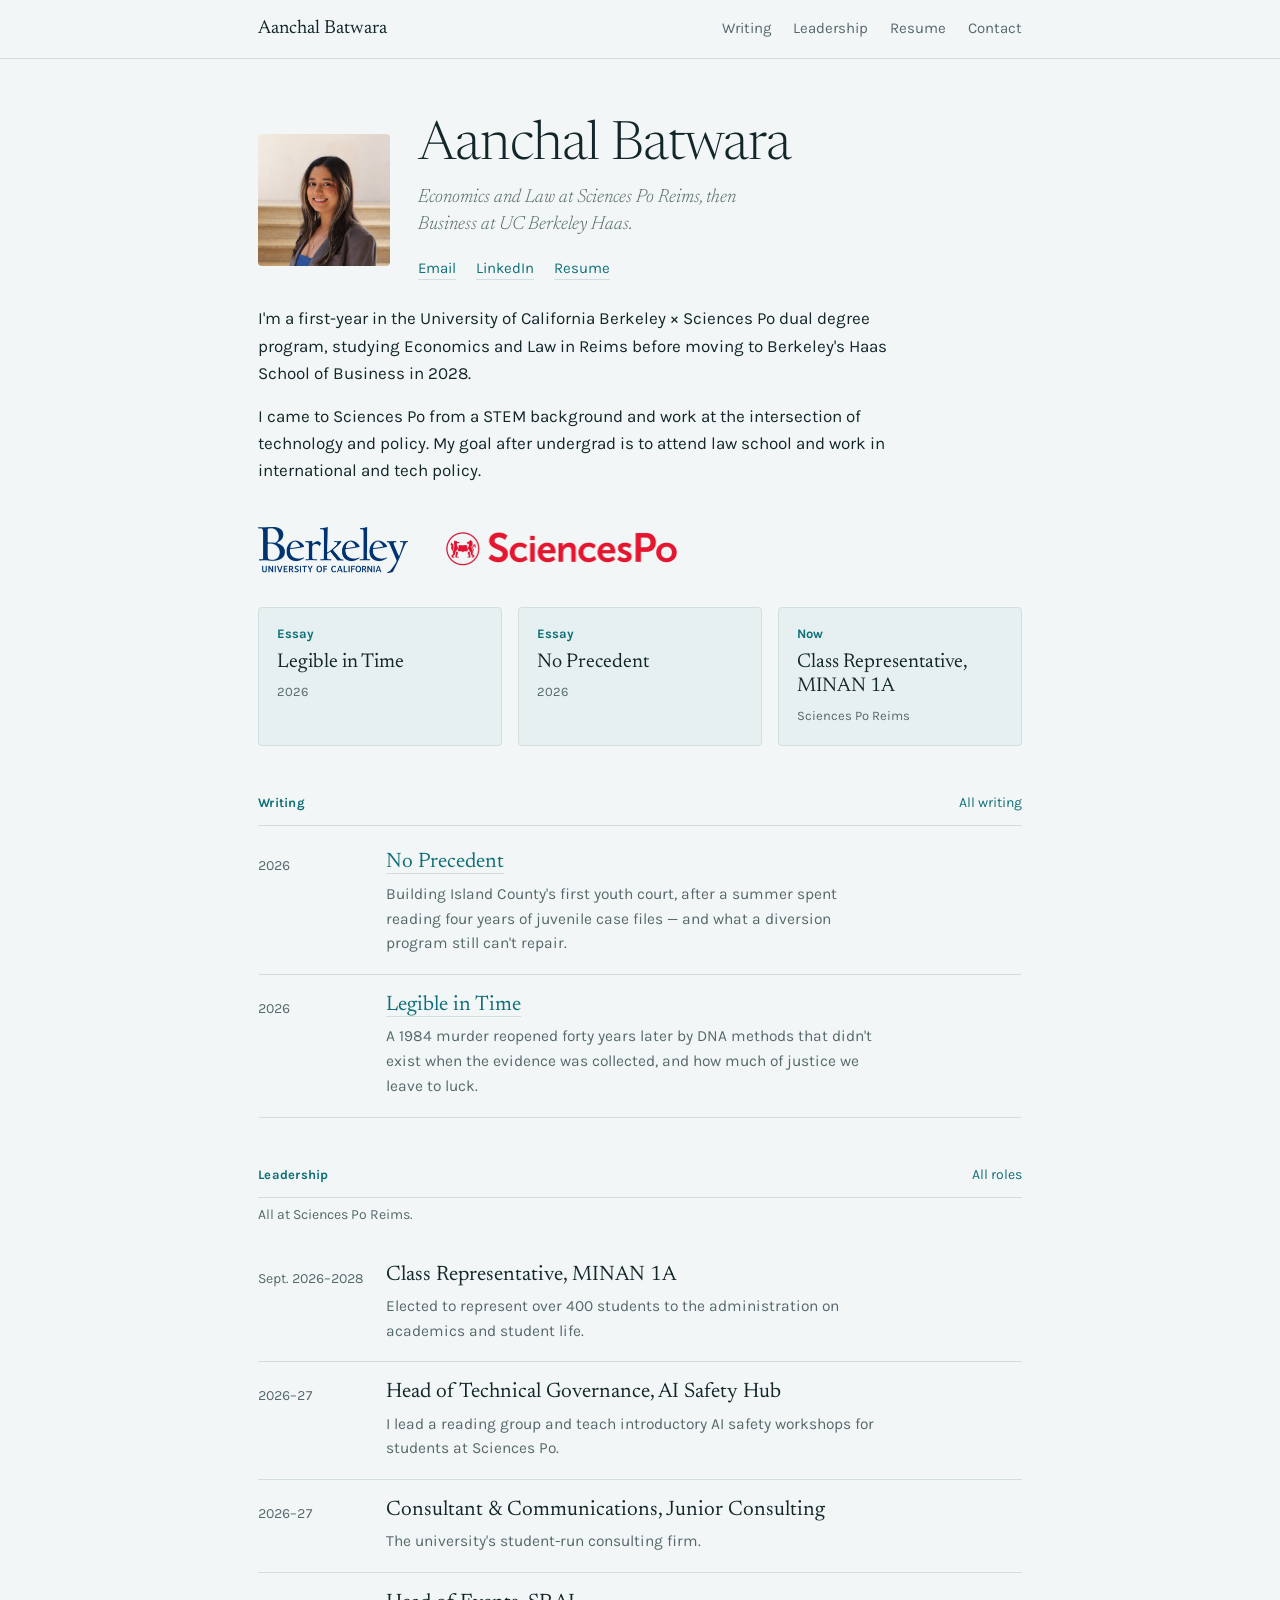
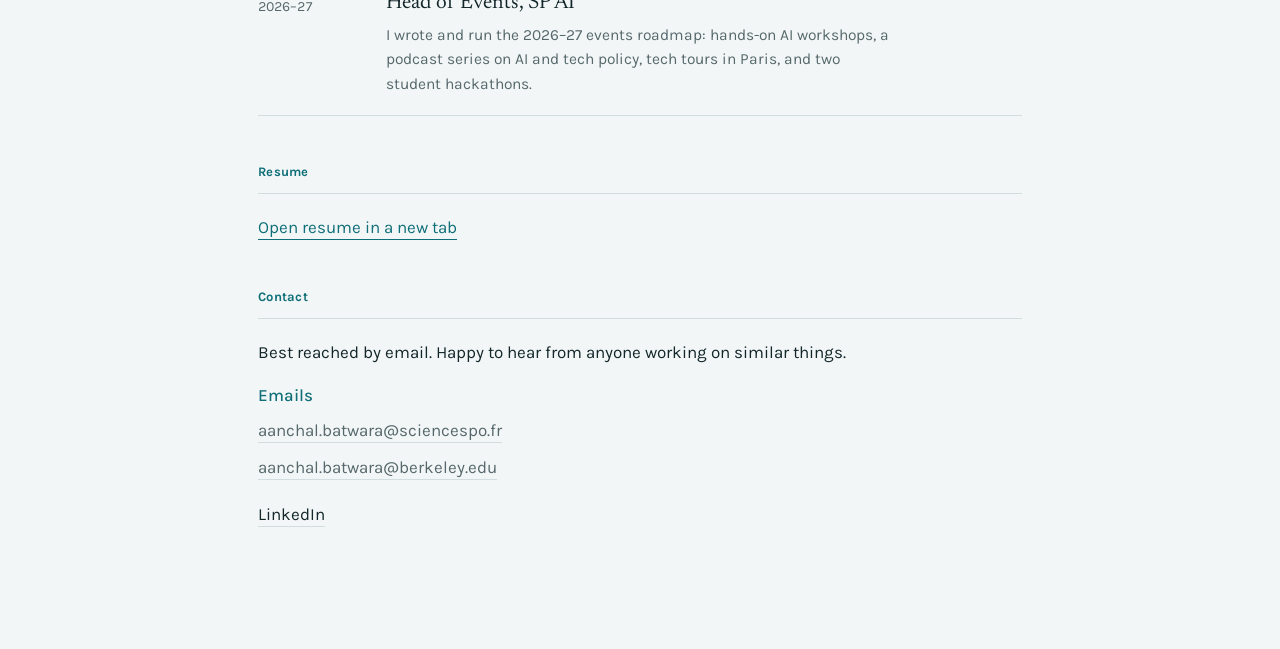
==== index.html @ 04533fe8 "Update index.html" ====
<!DOCTYPE html>
<html lang="en">
<head>
<meta charset="utf-8">
<meta name="viewport" content="width=device-width, initial-scale=1">

<title>Aanchal Batwara</title>
<meta name="description" content="Aanchal Batwara — Sciences Po Reims and the University of California Berkeley Haas School of Business.">

<!-- Browser tab icon. Swap favicon.png for any square image you upload. -->
<link rel="icon" href="favicon.png">
<link rel="apple-touch-icon" href="apple-touch-icon.png">

<link rel="preconnect" href="https://fonts.googleapis.com">
<link rel="preconnect" href="https://fonts.gstatic.com" crossorigin>
<link href="https://fonts.googleapis.com/css2?family=Newsreader:ital,opsz,wght@0,6..72,300;0,6..72,400;1,6..72,300&family=Karla:wght@400;500;700&display=swap" rel="stylesheet">

<style>
:root{
  --paper:#F2F6F6;      /* cool near-white */
  --ink:#13262A;        /* deep slate-teal */
  --muted:#56686C;
  --rule:#D2DEDE;
  --accent:#0F6F78;     /* teal */
  --tint:#E6F0F0;       /* card and hover fill */
  --serif:"Newsreader",Georgia,serif;
  --sans:"Karla","Helvetica Neue",Arial,sans-serif;
}

*{box-sizing:border-box}
html{-webkit-text-size-adjust:100%;scroll-behavior:smooth}
body{
  margin:0;
  background:var(--paper);
  color:var(--ink);
  font-family:var(--sans);
  font-size:17px;
  line-height:1.6;
}
a{color:inherit}
a:focus-visible{outline:2px solid var(--accent);outline-offset:3px}

/* ---------- sticky top bar ---------- */
.topbar{
  position:sticky;
  top:0;
  z-index:10;
  background:var(--paper);
  border-bottom:1px solid var(--rule);
}
.topbar-inner{
  max-width:820px;
  margin:0 auto;
  padding:14px 28px;
  display:flex;
  flex-wrap:wrap;
  align-items:baseline;
  justify-content:space-between;
  gap:6px 28px;
}
.wordmark{
  font-family:var(--serif);
  font-size:19px;
  text-decoration:none;
  white-space:nowrap;
}
.topbar nav ul{
  list-style:none;
  margin:0;
  padding:0;
  display:flex;
  flex-wrap:wrap;
  gap:0 22px;
}
.topbar nav a{
  font-size:15px;
  color:var(--muted);
  text-decoration:none;
  border-bottom:1px solid transparent;
  padding-bottom:1px;
  transition:color .15s ease,border-color .15s ease;
}
.topbar nav a:hover{color:var(--ink);border-color:var(--accent);}

/* ---------- page column ---------- */
.page{
  max-width:820px;
  margin:0 auto;
  padding:0 28px 110px;
}

/* ---------- hero (home) ---------- */
.hero{
  display:flex;
  flex-wrap:wrap;
  align-items:center;
  gap:28px;
  padding:60px 0 24px;
}
.portrait{
  width:132px;
  height:132px;
  flex:none;
  object-fit:cover;
  border-radius:4px;
  display:block;
}
.hero-text{flex:1 1 300px;}
.hero-name{
  font-family:var(--serif);
  font-weight:300;
  font-size:46px;
  line-height:1.03;
  letter-spacing:-0.015em;
  margin:0 0 10px;
}
.hero-tag{
  font-family:var(--serif);
  font-style:italic;
  font-weight:300;
  font-size:19px;
  line-height:1.4;
  color:var(--muted);
  margin:0 0 16px;
  max-width:36ch;
}
.hero-links{
  list-style:none;
  margin:0;
  padding:0;
  display:flex;
  flex-wrap:wrap;
  gap:8px 20px;
}
.hero-links a{
  font-size:15px;
  color:var(--accent);
  text-decoration:none;
  border-bottom:1px solid var(--rule);
  padding-bottom:2px;
  transition:border-color .15s ease;
}
.hero-links a:hover{border-color:var(--accent);}

.bio{max-width:64ch;padding:0 0 12px;}
.bio p{margin:0 0 16px;}
.bio p:last-child{margin-bottom:0;}

/* ---------- affiliation logos ---------- */
.affiliations{
  display:flex;
  align-items:center;
  flex-wrap:wrap;
  gap:16px 34px;
  margin:30px 0 0;
}
.affiliations img{display:block;width:auto;}
.logo-berkeley{height:46px;}
.logo-sciencespo{height:36px;}

/* ---------- highlight cards ---------- */
.cards{
  display:grid;
  grid-template-columns:repeat(auto-fit,minmax(210px,1fr));
  gap:16px;
  margin:34px 0 0;
}
.card{
  display:block;
  border:1px solid var(--rule);
  border-radius:4px;
  background:var(--tint);
  padding:16px 18px 18px;
  text-decoration:none;
  transition:background-color .18s ease,border-color .18s ease;
}
.card:hover,
.card:focus-visible{
  background:#FFFFFF;
  border-color:var(--accent);
}
.card:hover .card-title{text-decoration:underline;text-underline-offset:3px;}
.card-label{
  font-size:13px;
  font-weight:700;
  color:var(--accent);
  margin:0 0 6px;
}
.card-title{
  font-family:var(--serif);
  font-size:20px;
  font-weight:400;
  line-height:1.2;
  margin:0 0 8px;
}
.card-meta{
  font-size:13px;
  color:var(--muted);
  margin:0;
}

/* ---------- hero (interior pages) ---------- */
.subhero{padding:56px 0 8px;max-width:64ch;}
.page-title{
  font-family:var(--serif);
  font-weight:300;
  font-size:40px;
  line-height:1.06;
  letter-spacing:-0.012em;
  margin:0 0 12px;
}
.page-intro{margin:0;color:var(--muted);}
.backlink{
  display:inline-block;
  font-size:15px;
  color:var(--accent);
  text-decoration:none;
  border-bottom:1px solid var(--rule);
  padding-bottom:2px;
  margin-top:40px;
  transition:border-color .15s ease;
}
.backlink:hover{border-color:var(--accent);}

/* ---------- sections ---------- */
section{padding:46px 0 0;scroll-margin-top:72px;}
.section-head{
  font-family:var(--sans);
  font-size:13px;
  font-weight:700;
  letter-spacing:.02em;
  color:var(--accent);
  margin:0 0 6px;
  padding-bottom:10px;
  border-bottom:1px solid var(--rule);
}
.section-note{
  font-size:14px;
  color:var(--muted);
  margin:0 0 18px;
}
.section-head + .entry,
.section-head + .prose{margin-top:20px;}

.prose{max-width:64ch;}
.prose p{margin:0 0 16px;}
.prose p:last-child{margin-bottom:0;}

/* ---------- entry rows ---------- */
.entry{
  display:grid;
  grid-template-columns:112px 1fr;
  gap:0 16px;
  padding:18px 0;
  border-bottom:1px solid var(--rule);
}
.year{
  font-size:14px;
  color:var(--muted);
  padding-top:5px;
  font-variant-numeric:tabular-nums;
}
.entry h3{
  font-family:var(--serif);
  font-weight:400;
  font-size:21px;
  line-height:1.25;
  margin:0;
}
.entry h3 + p{margin-top:5px;}
.entry h3 a{
  color:var(--accent);
  text-decoration:none;
  border-bottom:1px solid var(--rule);
  transition:border-color .15s ease;
}
.entry h3 a:hover{border-color:var(--accent);}
.entry:has(h3 a){
  transition:background-color .18s ease;
  border-radius:3px;
}
.entry:has(h3 a):hover{background:var(--tint);}
.entry:has(h3 a):hover h3 a{border-color:var(--accent);}
.entry p{
  margin:0;
  font-size:15.5px;
  color:var(--muted);
  max-width:56ch;
}
@media (max-width:540px){
  .entry{grid-template-columns:1fr;gap:3px;}
  .year{padding-top:0;}
}

/* ---------- essay pages ---------- */
.article{max-width:66ch;padding-top:6px;}
.article p{
  font-family:var(--serif);
  font-size:19px;
  line-height:1.74;
  margin:0 0 20px;
}
.article p:last-child{margin-bottom:0;}
.standfirst-meta{
  font-size:14px;
  color:var(--muted);
  margin:0;
}

/* ---------- section heading with an "all" link ---------- */
.head-row{
  display:flex;
  align-items:baseline;
  justify-content:space-between;
  gap:12px 20px;
  margin:0 0 6px;
  padding-bottom:10px;
  border-bottom:1px solid var(--rule);
}
.head-row .section-head{margin:0;padding:0;border:none;}
.head-all{
  font-size:14px;
  color:var(--accent);
  text-decoration:none;
  white-space:nowrap;
  border-bottom:1px solid transparent;
  transition:border-color .15s ease;
}
.head-all:hover{border-color:var(--accent);}

/* ---------- links out of a section ---------- */
.more{margin:18px 0 0;font-size:15.5px;}
.more a,
.doc-link{
  color:var(--accent);
  text-decoration:none;
  border-bottom:1px solid var(--accent);
  padding-bottom:2px;
}

/* ---------- contact ---------- */
.links{list-style:none;margin:0 0 20px;padding:0;}
.links:last-child{margin-bottom:0;}
.links li{margin:0 0 10px;}
.links a{
  text-decoration:none;
  border-bottom:1px solid var(--rule);
  padding-bottom:2px;
  transition:border-color .15s ease;
}
.links a:hover{border-color:var(--accent);}
.emails a{color:var(--muted);}
.sub-head{
  font-family:var(--sans);
  font-size:17px;
  font-weight:500;
  color:var(--accent);
  margin:0 0 8px;
}

@media (min-width:720px){
  .hero-name{font-size:54px;}
}
/* the top bar wraps to two lines on narrow screens, so anchors need more clearance */
@media (max-width:719px){
  section{scroll-margin-top:104px;}
}
@media (prefers-reduced-motion:reduce){
  html{scroll-behavior:auto}
  *{transition:none !important;}
}
</style>
</head>

<body>

<div class="topbar">
  <div class="topbar-inner">
    <a class="wordmark" href="#top">Aanchal Batwara</a>
    <nav>
      <ul>
        <li><a href="writing.html">Writing</a></li>
        <li><a href="leadership.html">Leadership</a></li>
        <li><a href="#resume">Resume</a></li>
        <li><a href="#contact">Contact</a></li>
      </ul>
    </nav>
  </div>
</div>

<div class="page" id="top">

  <!-- ===================== HERO ===================== -->
  <div class="hero">
    <img class="portrait" src="[data-uri]" alt="">
    <div class="hero-text">
      <h1 class="hero-name">Aanchal Batwara</h1>
      <p class="hero-tag">Economics and Law at Sciences Po Reims, then Business at UC Berkeley Haas.</p>
      <ul class="hero-links">
        <li><a href="mailto:aanchal.batwara@sciencespo.fr">Email</a></li>
        <li><a href="https://www.linkedin.com/in/aanchalbatwara" target="_blank" rel="noopener">LinkedIn</a></li>
        <li><a href="resume.pdf" target="_blank">Resume</a></li>
      </ul>
    </div>
  </div>

  <div class="bio">
    <p>I'm a first-year in the University of California Berkeley &times; Sciences Po dual degree program, studying Economics and Law in Reims before moving to Berkeley's Haas School of Business in 2028.</p>
    <p>I came to Sciences Po from a STEM background and work at the intersection of technology and policy. My goal after undergrad is to attend law school and work in international and tech policy.</p>
  </div>


  <div class="affiliations">
    <img class="logo-berkeley" src="logo-berkeley.png" alt="University of California, Berkeley">
    <img class="logo-sciencespo" src="logo-sciencespo.png" alt="Sciences Po">
  </div>

  <!-- ===================== HIGHLIGHTS ===================== -->
  <!-- Three cards, newest first. Swap one out whenever something new lands. -->
  <div class="cards">
    <a class="card" href="legible-in-time.html">
      <p class="card-label">Essay</p>
      <h2 class="card-title">Legible in Time</h2>
      <p class="card-meta">2026</p>
    </a>

    <a class="card" href="no-precedent.html">
      <p class="card-label">Essay</p>
      <h2 class="card-title">No Precedent</h2>
      <p class="card-meta">2026</p>
    </a>

    <a class="card" href="leadership.html">
      <p class="card-label">Now</p>
      <h2 class="card-title">Class Representative, MINAN 1A</h2>
      <p class="card-meta">Sciences Po Reims</p>
    </a>
  </div>


  <!-- ===================== WRITING (preview) ===================== -->
  <!-- Full list lives on writing.html. Keep two or three pieces here. -->
  <section id="writing">
    <div class="head-row">
      <h2 class="section-head">Writing</h2>
      <a class="head-all" href="writing.html">All writing</a>
    </div>

    <article class="entry">
      <div class="year">2026</div>
      <div>
        <h3><a href="no-precedent.html">No Precedent</a></h3>
        <p>Building Island County's first youth court, after a summer spent reading four years of juvenile case files &mdash; and what a diversion program still can't repair.</p>
      </div>
    </article>

    <article class="entry">
      <div class="year">2026</div>
      <div>
        <h3><a href="legible-in-time.html">Legible in Time</a></h3>
        <p>A 1984 murder reopened forty years later by DNA methods that didn't exist when the evidence was collected, and how much of justice we leave to luck.</p>
      </div>
    </article>
  </section>

  <!-- ===================== LEADERSHIP (preview) ===================== -->
  <!-- Full list lives on leadership.html. Keep the strongest three here. -->
  <section id="leadership">
    <div class="head-row">
      <h2 class="section-head">Leadership</h2>
      <a class="head-all" href="leadership.html">All roles</a>
    </div>
    <p class="section-note">All at Sciences Po Reims.</p>

    <article class="entry">
      <div class="year">Sept.&nbsp;2026&ndash;2028</div>
      <div>
        <h3>Class Representative, MINAN 1A</h3>
        <p>Elected to represent over 400 students to the administration on academics and student life.</p>
      </div>
    </article>

    <article class="entry">
      <div class="year">2026&ndash;27</div>
      <div>
        <h3>Head of Technical Governance, AI Safety Hub</h3>
        <p>I lead a reading group and teach introductory AI safety workshops for students at Sciences Po.</p>
      </div>
    </article>

    <article class="entry">
      <div class="year">2026&ndash;27</div>
      <div>
        <h3>Consultant &amp; Communications, Junior Consulting</h3>
        <p>The university's student-run consulting firm.</p>
      </div>
    </article>

    <article class="entry">
      <div class="year">2026&ndash;27</div>
      <div>
        <h3>Head of Events, SP AI</h3>
        <p>I wrote and run the 2026&ndash;27 events roadmap: hands-on AI workshops, a podcast series on AI and tech policy, tech tours in Paris, and two student hackathons.</p>
      </div>
    </article>
  </section>

  <!-- ===================== RESUME ===================== -->
  <section id="resume">
    <h2 class="section-head">Resume</h2>

    <div class="prose">
      <p><a class="doc-link" href="resume.pdf" target="_blank">Open resume in a new tab</a></p>
    </div>
  </section>

  <!-- ===================== CONTACT ===================== -->
  <section id="contact">
    <h2 class="section-head">Contact</h2>
    <div class="prose">
      <p>Best reached by email. Happy to hear from anyone working on similar things.</p>
      <h3 class="sub-head">Emails</h3>
      <ul class="links emails">
        <li><a href="mailto:aanchal.batwara@sciencespo.fr">aanchal.batwara@sciencespo.fr</a></li>
        <li><a href="mailto:aanchal.batwara@berkeley.edu">aanchal.batwara@berkeley.edu</a></li>
      </ul>

      <ul class="links">
        <li><a href="https://www.linkedin.com/in/aanchalbatwara" target="_blank" rel="noopener">LinkedIn</a></li>
      </ul>
    </div>
  </section>

</div>
</body>
</html>
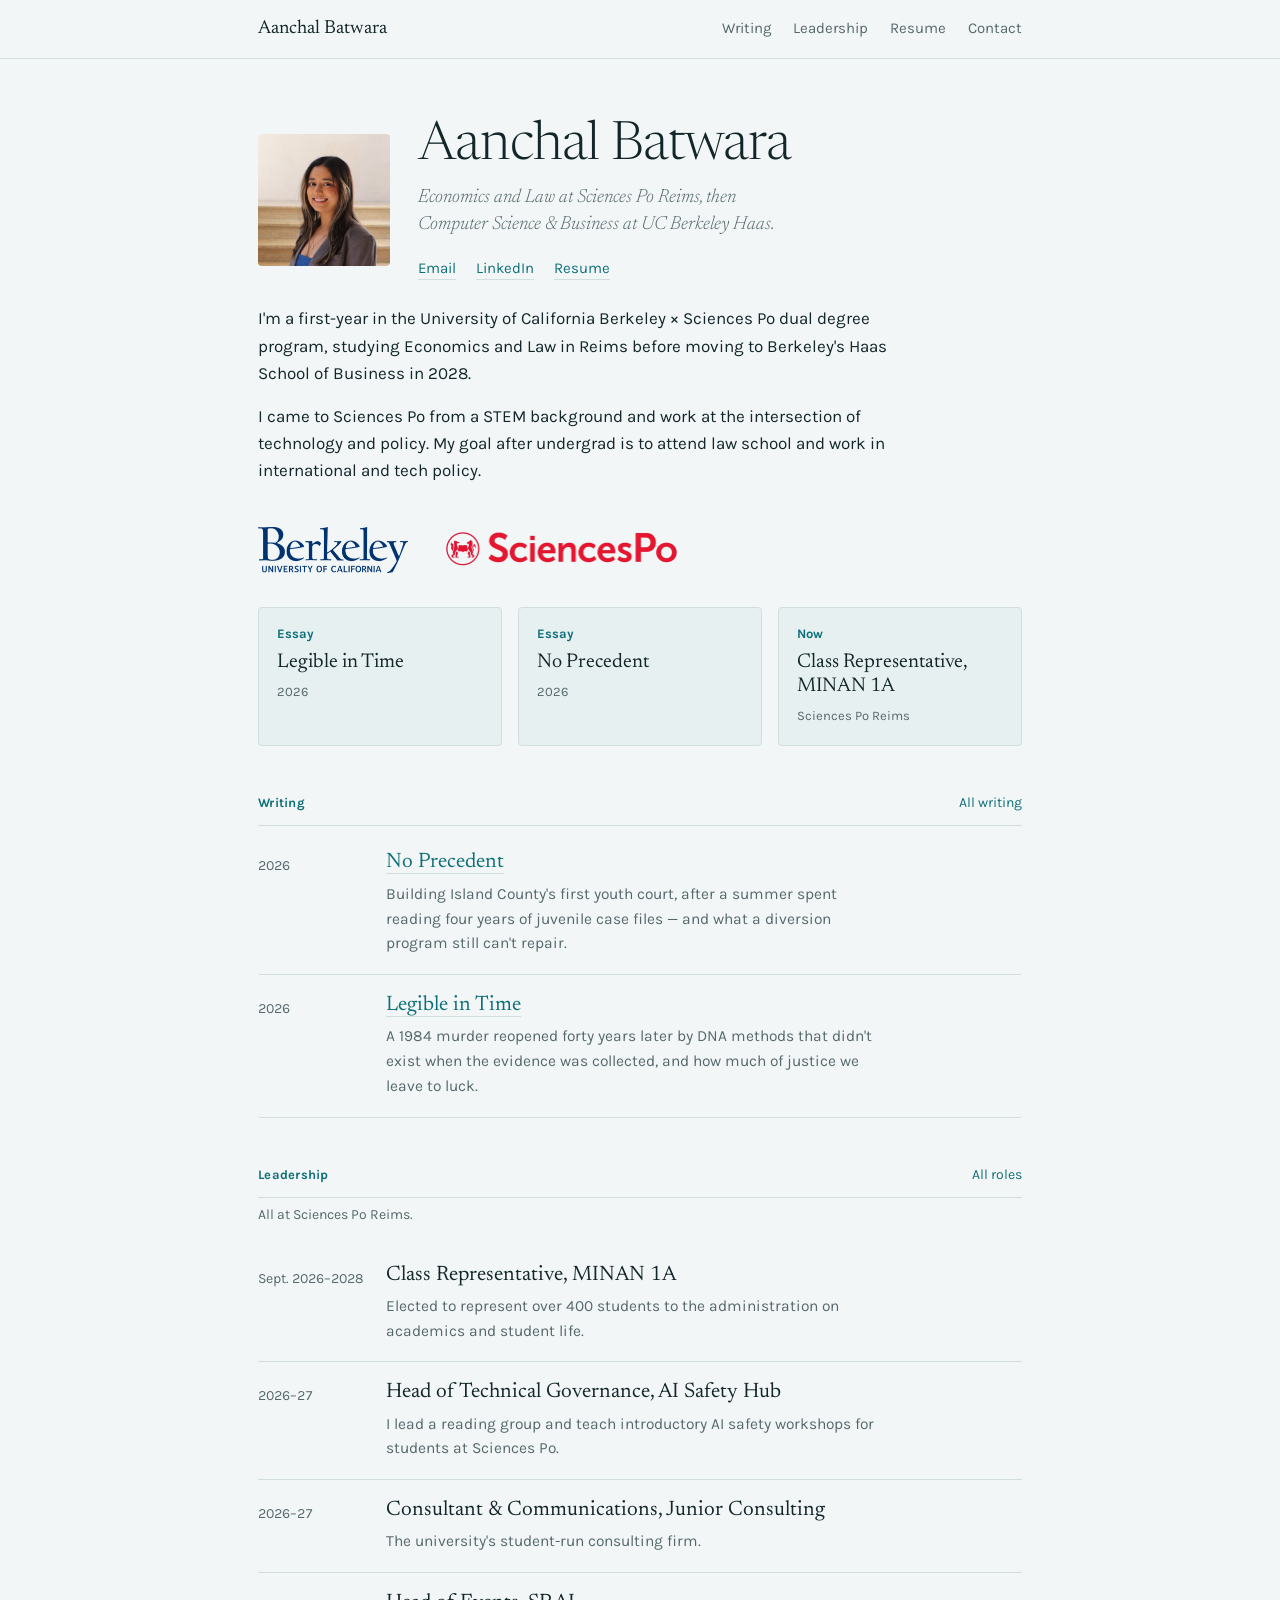
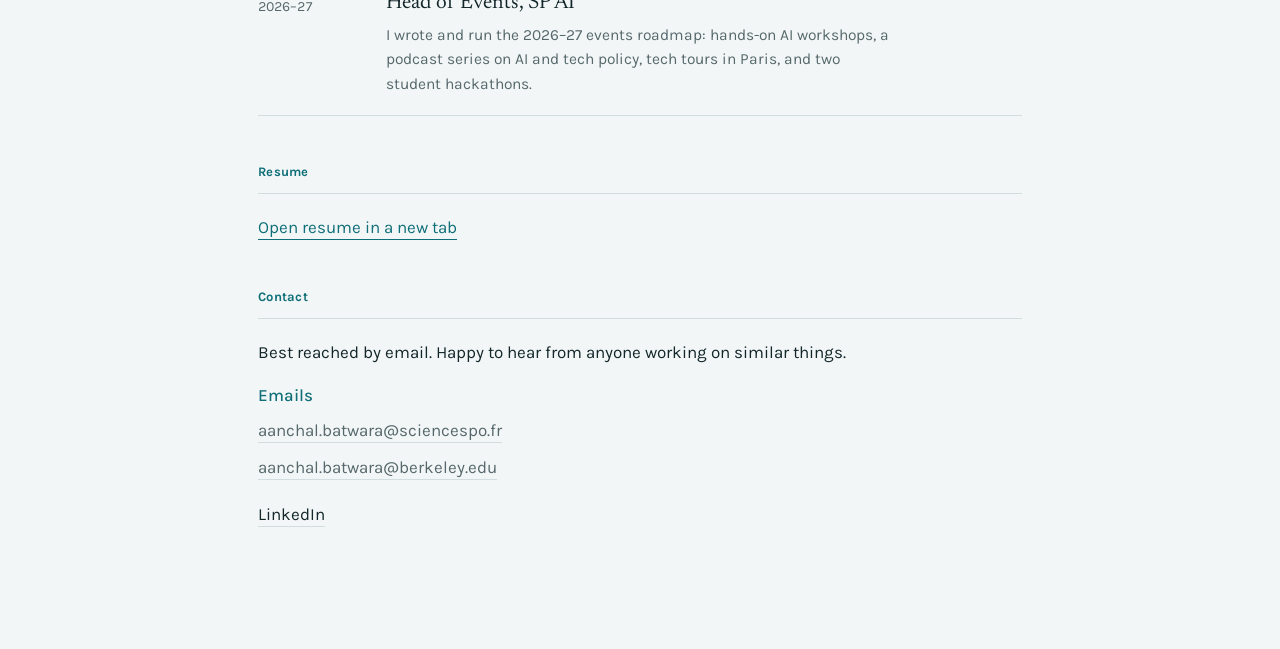
==== commit c42b440b: "Update index.html" ====
--- a/index.html
+++ b/index.html
@@ -395,7 +395,7 @@
     <img class="portrait" src="[data-uri]" alt="">
     <div class="hero-text">
       <h1 class="hero-name">Aanchal Batwara</h1>
-      <p class="hero-tag">Economics and Law at Sciences Po Reims, then Business at UC Berkeley Haas.</p>
+      <p class="hero-tag">Economics and Law at Sciences Po Reims, then Computer Science & Business at UC Berkeley Haas.</p>
       <ul class="hero-links">
         <li><a href="mailto:aanchal.batwara@sciencespo.fr">Email</a></li>
         <li><a href="https://www.linkedin.com/in/aanchalbatwara" target="_blank" rel="noopener">LinkedIn</a></li>
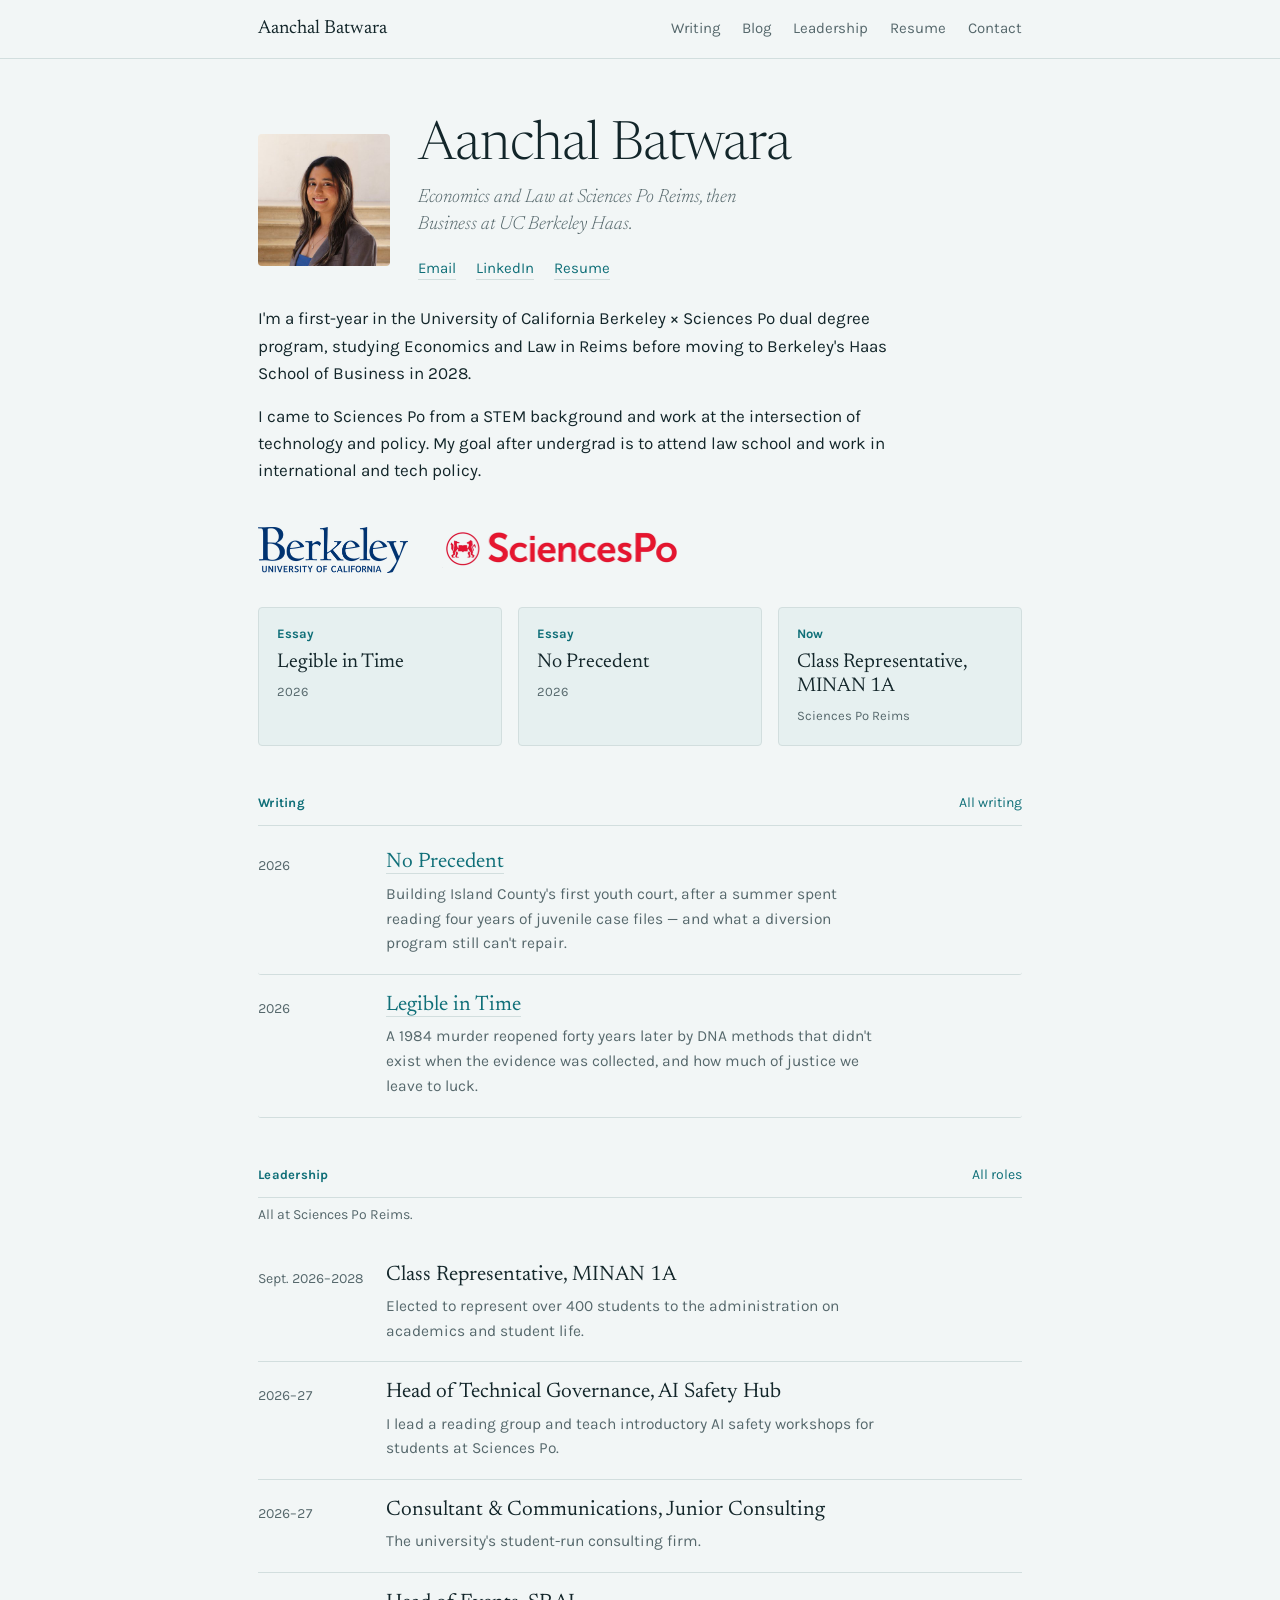
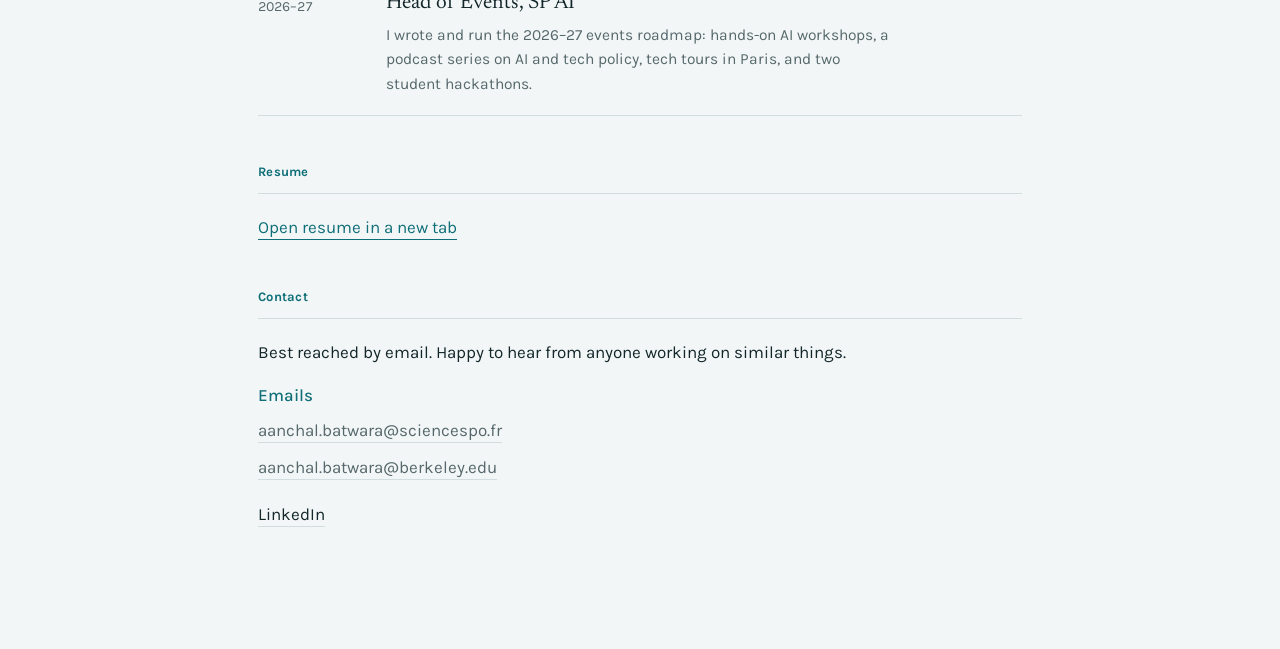
==== commit 3581cb69: "Update index.html" ====
--- a/index.html
+++ b/index.html
@@ -8,8 +8,7 @@
 <meta name="description" content="Aanchal Batwara — Sciences Po Reims and the University of California Berkeley Haas School of Business.">
 
 <!-- Browser tab icon. Swap favicon.png for any square image you upload. -->
-<link rel="icon" href="favicon.png">
-<link rel="apple-touch-icon" href="apple-touch-icon.png">
+<link rel="icon" type="image/png" href="favicon.png?v=2">
 
 <link rel="preconnect" href="https://fonts.googleapis.com">
 <link rel="preconnect" href="https://fonts.gstatic.com" crossorigin>
@@ -328,6 +327,19 @@
 }
 .head-all:hover{border-color:var(--accent);}
 
+/* ---------- blog post source line ---------- */
+.source{
+  font-family:var(--sans);
+  font-size:14.5px;
+  line-height:1.55;
+  color:var(--muted);
+  margin:0 0 26px;
+  padding-bottom:16px;
+  border-bottom:1px solid var(--rule);
+}
+.source a{color:var(--accent);text-decoration:none;border-bottom:1px solid var(--rule);}
+.source a:hover{border-color:var(--accent);}
+
 /* ---------- links out of a section ---------- */
 .more{margin:18px 0 0;font-size:15.5px;}
 .more a,
@@ -380,6 +392,7 @@
     <nav>
       <ul>
         <li><a href="writing.html">Writing</a></li>
+        <li><a href="blog.html">Blog</a></li>
         <li><a href="leadership.html">Leadership</a></li>
         <li><a href="#resume">Resume</a></li>
         <li><a href="#contact">Contact</a></li>
@@ -395,7 +408,7 @@
     <img class="portrait" src="[data-uri]" alt="">
     <div class="hero-text">
       <h1 class="hero-name">Aanchal Batwara</h1>
-      <p class="hero-tag">Economics and Law at Sciences Po Reims, then Computer Science & Business at UC Berkeley Haas.</p>
+      <p class="hero-tag">Economics and Law at Sciences Po Reims, then Business at UC Berkeley Haas.</p>
       <ul class="hero-links">
         <li><a href="mailto:aanchal.batwara@sciencespo.fr">Email</a></li>
         <li><a href="https://www.linkedin.com/in/aanchalbatwara" target="_blank" rel="noopener">LinkedIn</a></li>
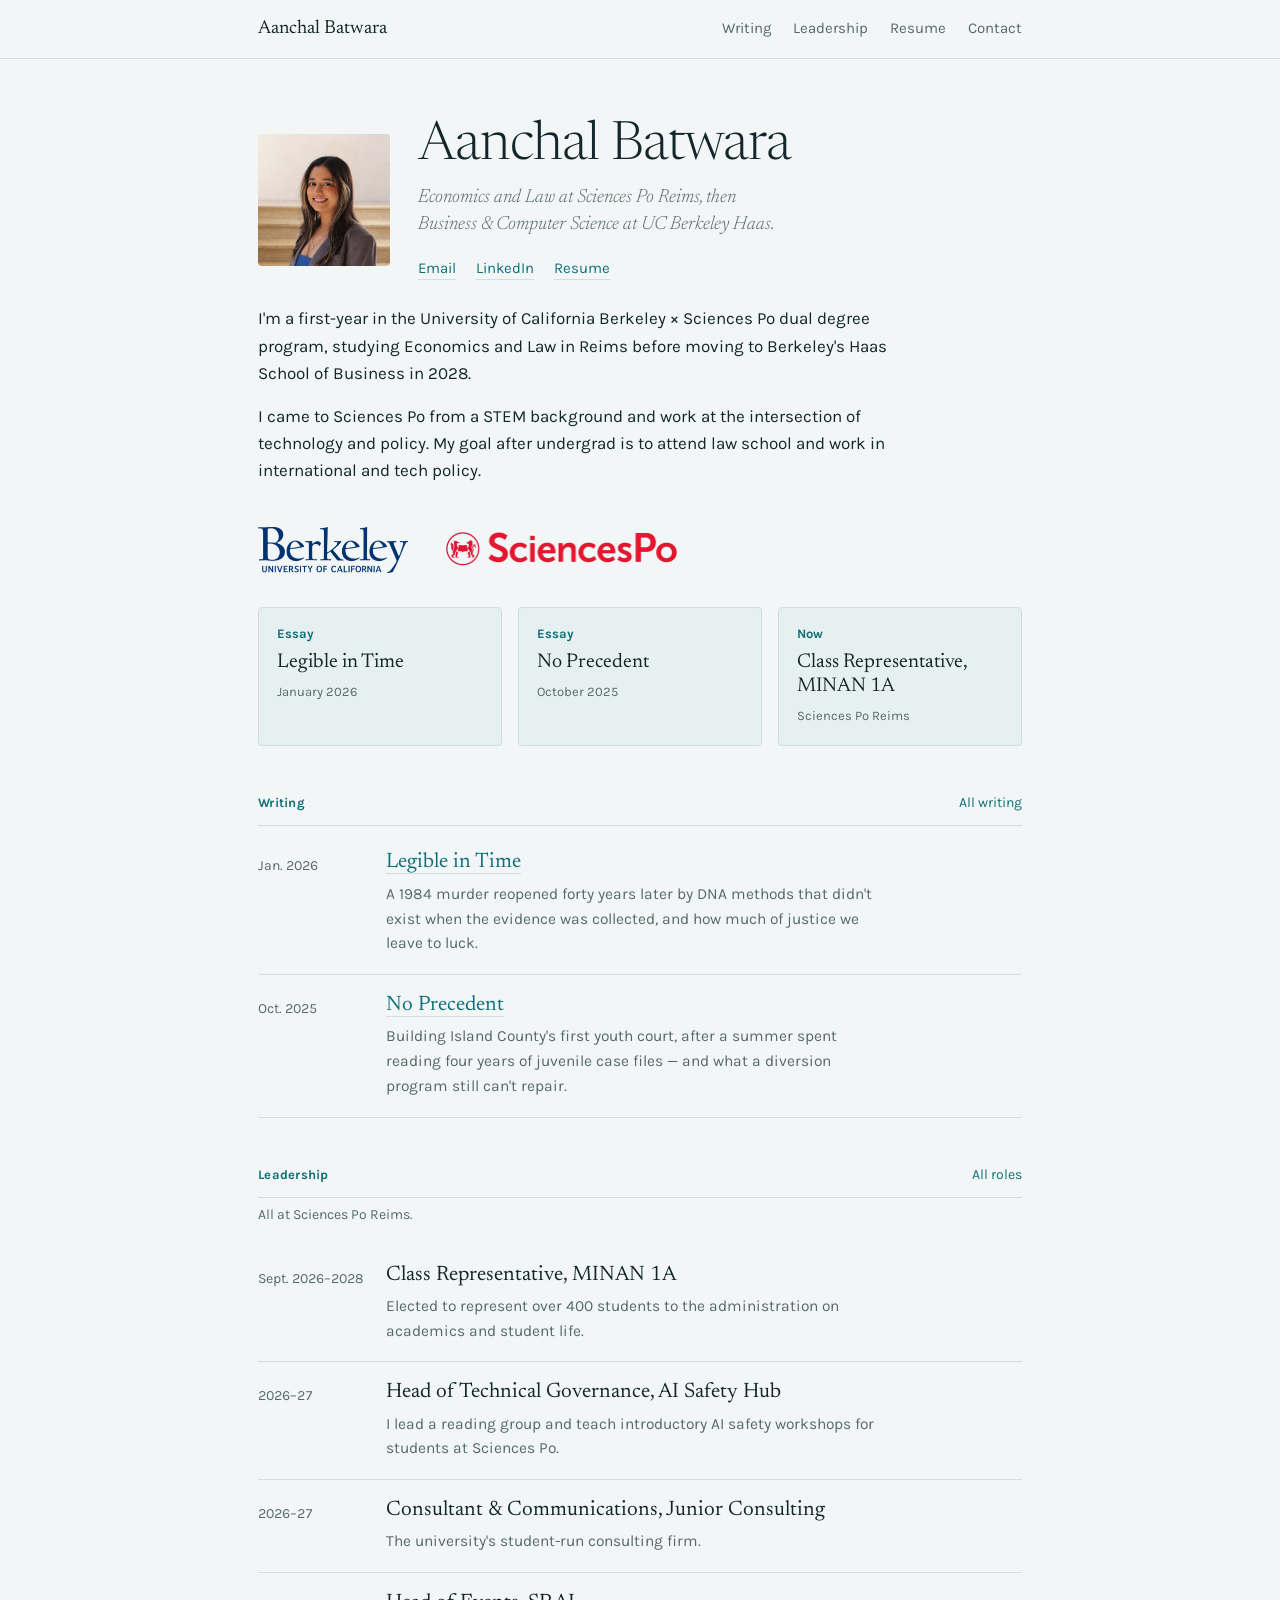
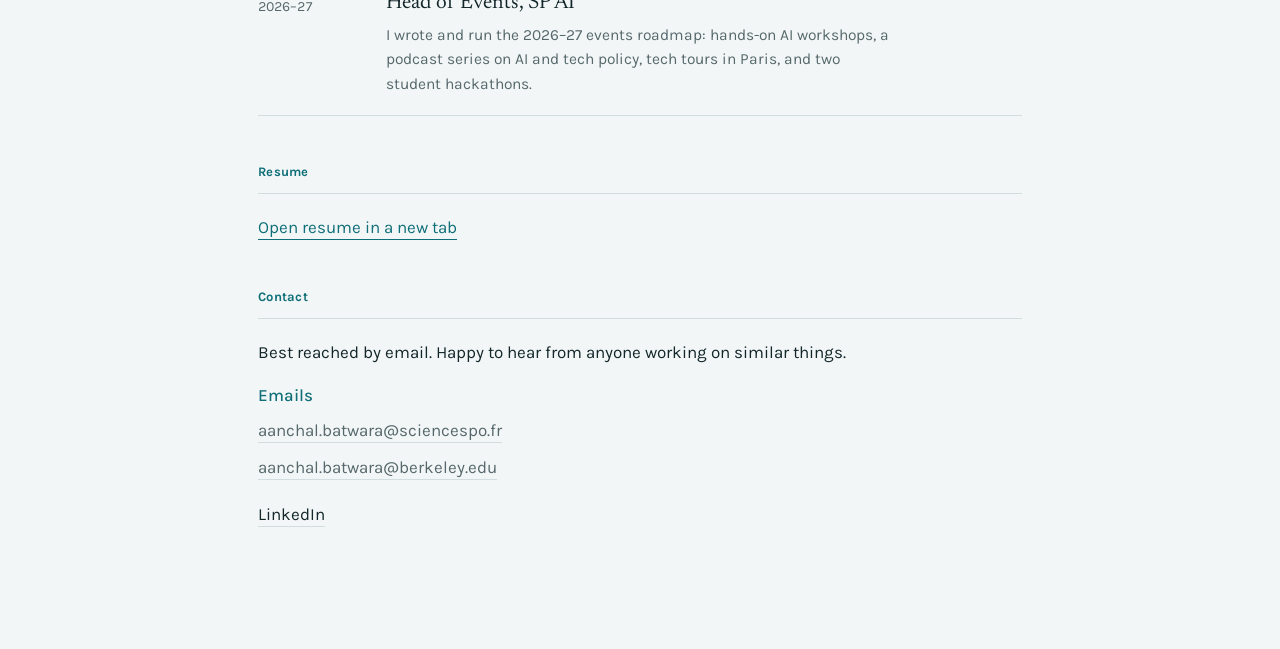
==== commit 8d46b864: "Update index.html" ====
--- a/index.html
+++ b/index.html
@@ -392,7 +392,6 @@
     <nav>
       <ul>
         <li><a href="writing.html">Writing</a></li>
-        <li><a href="blog.html">Blog</a></li>
         <li><a href="leadership.html">Leadership</a></li>
         <li><a href="#resume">Resume</a></li>
         <li><a href="#contact">Contact</a></li>
@@ -408,7 +407,7 @@
     <img class="portrait" src="[data-uri]" alt="">
     <div class="hero-text">
       <h1 class="hero-name">Aanchal Batwara</h1>
-      <p class="hero-tag">Economics and Law at Sciences Po Reims, then Business at UC Berkeley Haas.</p>
+      <p class="hero-tag">Economics and Law at Sciences Po Reims, then Business &amp; Computer Science at UC Berkeley Haas.</p>
       <ul class="hero-links">
         <li><a href="mailto:aanchal.batwara@sciencespo.fr">Email</a></li>
         <li><a href="https://www.linkedin.com/in/aanchalbatwara" target="_blank" rel="noopener">LinkedIn</a></li>
@@ -434,13 +433,13 @@
     <a class="card" href="legible-in-time.html">
       <p class="card-label">Essay</p>
       <h2 class="card-title">Legible in Time</h2>
-      <p class="card-meta">2026</p>
+      <p class="card-meta">January 2026</p>
     </a>
 
     <a class="card" href="no-precedent.html">
       <p class="card-label">Essay</p>
       <h2 class="card-title">No Precedent</h2>
-      <p class="card-meta">2026</p>
+      <p class="card-meta">October 2025</p>
     </a>
 
     <a class="card" href="leadership.html">
@@ -460,18 +459,18 @@
     </div>
 
     <article class="entry">
-      <div class="year">2026</div>
+      <div class="year">Jan.&nbsp;2026</div>
+      <div>
+        <h3><a href="legible-in-time.html">Legible in Time</a></h3>
+        <p>A 1984 murder reopened forty years later by DNA methods that didn't exist when the evidence was collected, and how much of justice we leave to luck.</p>
+      </div>
+    </article>
+
+    <article class="entry">
+      <div class="year">Oct.&nbsp;2025</div>
       <div>
         <h3><a href="no-precedent.html">No Precedent</a></h3>
         <p>Building Island County's first youth court, after a summer spent reading four years of juvenile case files &mdash; and what a diversion program still can't repair.</p>
-      </div>
-    </article>
-
-    <article class="entry">
-      <div class="year">2026</div>
-      <div>
-        <h3><a href="legible-in-time.html">Legible in Time</a></h3>
-        <p>A 1984 murder reopened forty years later by DNA methods that didn't exist when the evidence was collected, and how much of justice we leave to luck.</p>
       </div>
     </article>
   </section>
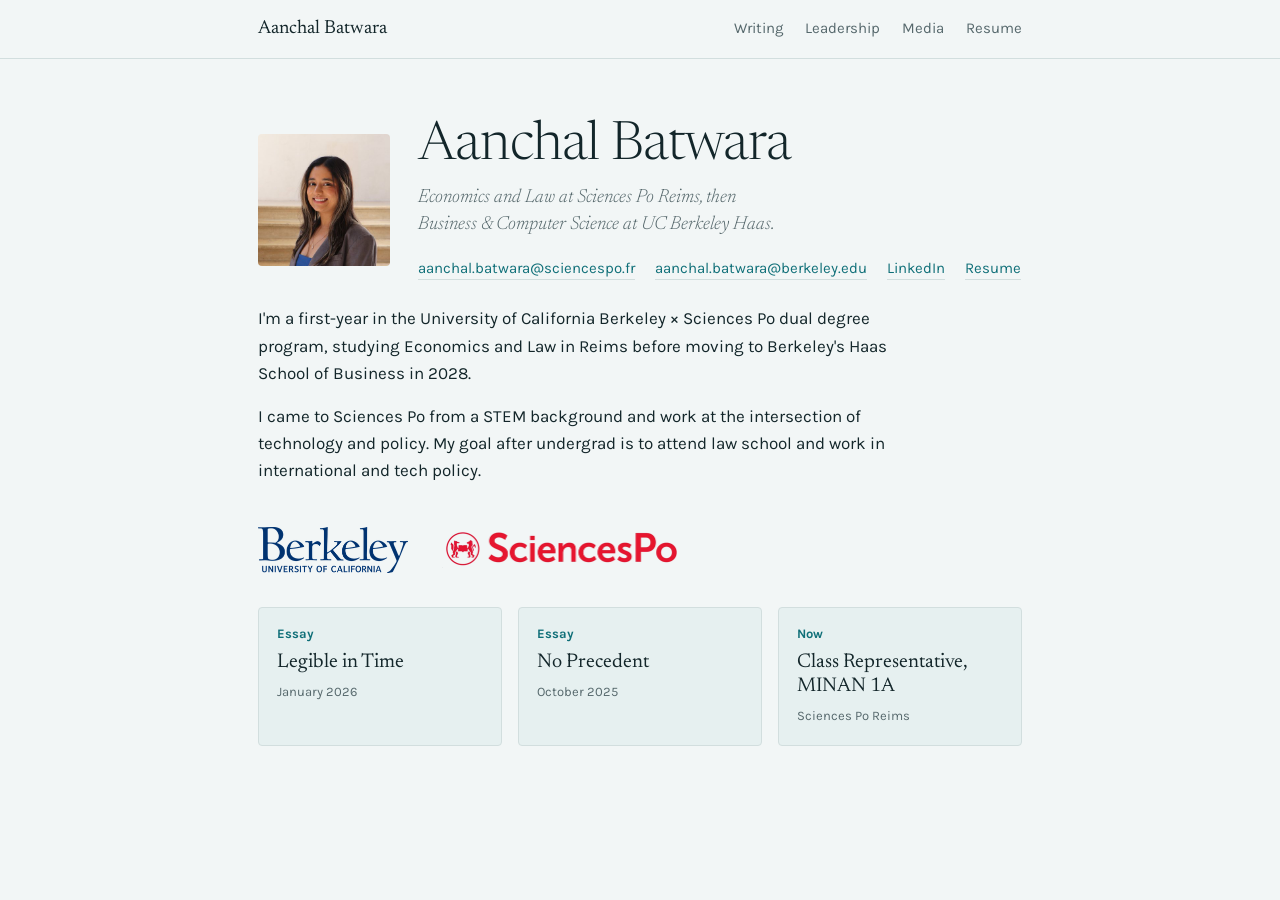
==== commit c83d70b8: "Update index.html" ====
--- a/index.html
+++ b/index.html
@@ -133,6 +133,7 @@
 }
 .hero-links a{
   font-size:15px;
+  white-space:nowrap;
   color:var(--accent);
   text-decoration:none;
   border-bottom:1px solid var(--rule);
@@ -280,6 +281,7 @@
 }
 .entry:has(h3 a):hover{background:var(--tint);}
 .entry:has(h3 a):hover h3 a{border-color:var(--accent);}
+.where{color:var(--accent);}
 .entry p{
   margin:0;
   font-size:15.5px;
@@ -393,8 +395,8 @@
       <ul>
         <li><a href="writing.html">Writing</a></li>
         <li><a href="leadership.html">Leadership</a></li>
-        <li><a href="#resume">Resume</a></li>
-        <li><a href="#contact">Contact</a></li>
+        <li><a href="media.html">Media</a></li>
+        <li><a href="resume.pdf" target="_blank">Resume</a></li>
       </ul>
     </nav>
   </div>
@@ -409,7 +411,8 @@
       <h1 class="hero-name">Aanchal Batwara</h1>
       <p class="hero-tag">Economics and Law at Sciences Po Reims, then Business &amp; Computer Science at UC Berkeley Haas.</p>
       <ul class="hero-links">
-        <li><a href="mailto:aanchal.batwara@sciencespo.fr">Email</a></li>
+        <li><a href="mailto:aanchal.batwara@sciencespo.fr">aanchal.batwara@sciencespo.fr</a></li>
+        <li><a href="mailto:aanchal.batwara@berkeley.edu">aanchal.batwara@berkeley.edu</a></li>
         <li><a href="https://www.linkedin.com/in/aanchalbatwara" target="_blank" rel="noopener">LinkedIn</a></li>
         <li><a href="resume.pdf" target="_blank">Resume</a></li>
       </ul>
@@ -450,99 +453,6 @@
   </div>
 
 
-  <!-- ===================== WRITING (preview) ===================== -->
-  <!-- Full list lives on writing.html. Keep two or three pieces here. -->
-  <section id="writing">
-    <div class="head-row">
-      <h2 class="section-head">Writing</h2>
-      <a class="head-all" href="writing.html">All writing</a>
-    </div>
-
-    <article class="entry">
-      <div class="year">Jan.&nbsp;2026</div>
-      <div>
-        <h3><a href="legible-in-time.html">Legible in Time</a></h3>
-        <p>A 1984 murder reopened forty years later by DNA methods that didn't exist when the evidence was collected, and how much of justice we leave to luck.</p>
-      </div>
-    </article>
-
-    <article class="entry">
-      <div class="year">Oct.&nbsp;2025</div>
-      <div>
-        <h3><a href="no-precedent.html">No Precedent</a></h3>
-        <p>Building Island County's first youth court, after a summer spent reading four years of juvenile case files &mdash; and what a diversion program still can't repair.</p>
-      </div>
-    </article>
-  </section>
-
-  <!-- ===================== LEADERSHIP (preview) ===================== -->
-  <!-- Full list lives on leadership.html. Keep the strongest three here. -->
-  <section id="leadership">
-    <div class="head-row">
-      <h2 class="section-head">Leadership</h2>
-      <a class="head-all" href="leadership.html">All roles</a>
-    </div>
-    <p class="section-note">All at Sciences Po Reims.</p>
-
-    <article class="entry">
-      <div class="year">Sept.&nbsp;2026&ndash;2028</div>
-      <div>
-        <h3>Class Representative, MINAN 1A</h3>
-        <p>Elected to represent over 400 students to the administration on academics and student life.</p>
-      </div>
-    </article>
-
-    <article class="entry">
-      <div class="year">2026&ndash;27</div>
-      <div>
-        <h3>Head of Technical Governance, AI Safety Hub</h3>
-        <p>I lead a reading group and teach introductory AI safety workshops for students at Sciences Po.</p>
-      </div>
-    </article>
-
-    <article class="entry">
-      <div class="year">2026&ndash;27</div>
-      <div>
-        <h3>Consultant &amp; Communications, Junior Consulting</h3>
-        <p>The university's student-run consulting firm.</p>
-      </div>
-    </article>
-
-    <article class="entry">
-      <div class="year">2026&ndash;27</div>
-      <div>
-        <h3>Head of Events, SP AI</h3>
-        <p>I wrote and run the 2026&ndash;27 events roadmap: hands-on AI workshops, a podcast series on AI and tech policy, tech tours in Paris, and two student hackathons.</p>
-      </div>
-    </article>
-  </section>
-
-  <!-- ===================== RESUME ===================== -->
-  <section id="resume">
-    <h2 class="section-head">Resume</h2>
-
-    <div class="prose">
-      <p><a class="doc-link" href="resume.pdf" target="_blank">Open resume in a new tab</a></p>
-    </div>
-  </section>
-
-  <!-- ===================== CONTACT ===================== -->
-  <section id="contact">
-    <h2 class="section-head">Contact</h2>
-    <div class="prose">
-      <p>Best reached by email. Happy to hear from anyone working on similar things.</p>
-      <h3 class="sub-head">Emails</h3>
-      <ul class="links emails">
-        <li><a href="mailto:aanchal.batwara@sciencespo.fr">aanchal.batwara@sciencespo.fr</a></li>
-        <li><a href="mailto:aanchal.batwara@berkeley.edu">aanchal.batwara@berkeley.edu</a></li>
-      </ul>
-
-      <ul class="links">
-        <li><a href="https://www.linkedin.com/in/aanchalbatwara" target="_blank" rel="noopener">LinkedIn</a></li>
-      </ul>
-    </div>
-  </section>
-
 </div>
 </body>
 </html>
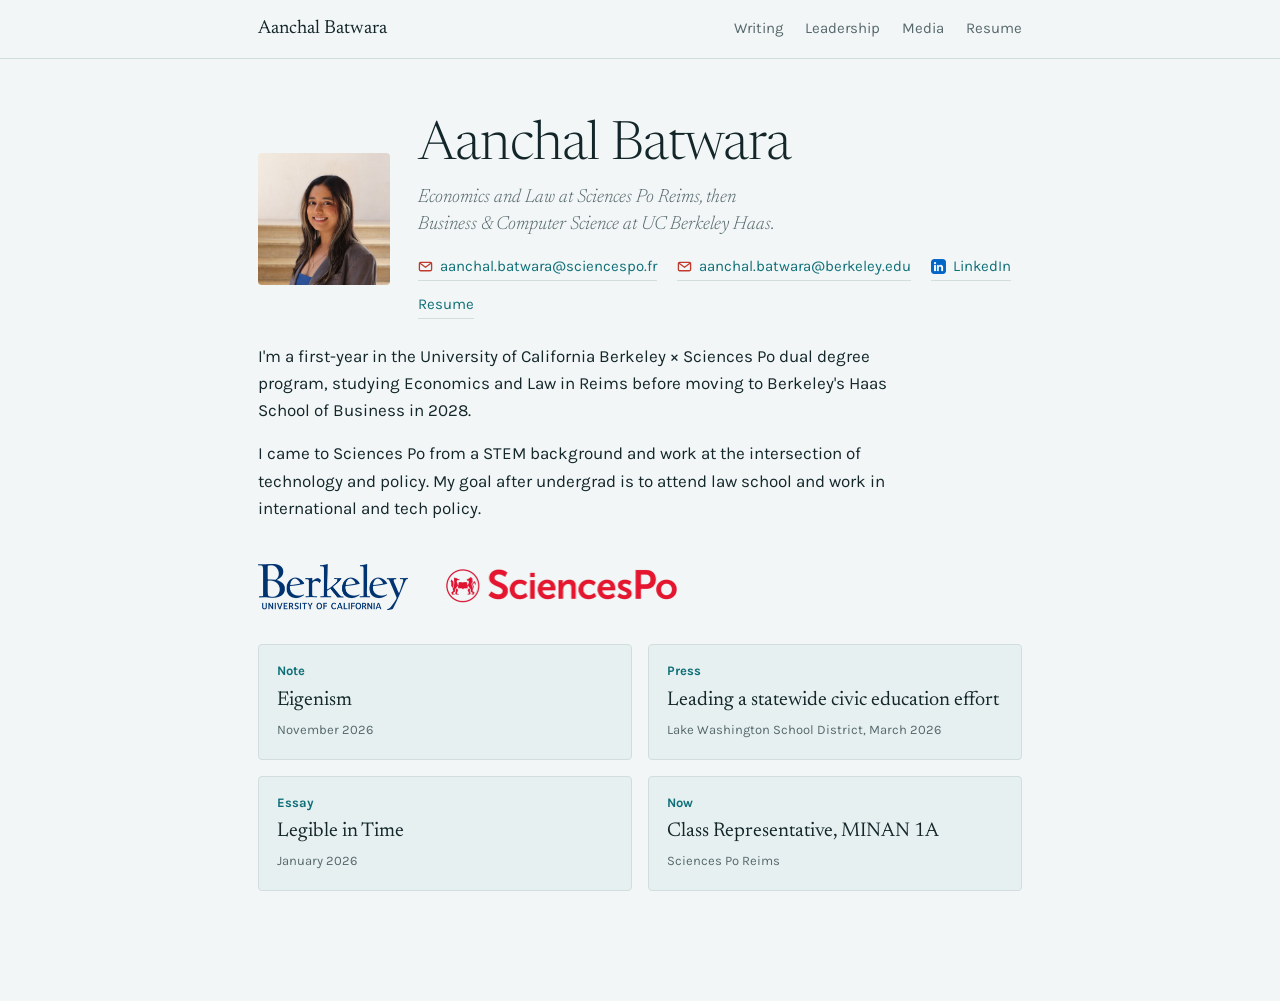
==== commit ddad80f5: "Update index.html" ====
--- a/index.html
+++ b/index.html
@@ -22,6 +22,7 @@
   --rule:#D2DEDE;
   --accent:#0F6F78;     /* teal */
   --tint:#E6F0F0;       /* card and hover fill */
+  --mail:#C13A2E;       /* envelope icon */
   --serif:"Newsreader",Georgia,serif;
   --sans:"Karla","Helvetica Neue",Arial,sans-serif;
 }
@@ -132,6 +133,9 @@
   gap:8px 20px;
 }
 .hero-links a{
+  display:inline-flex;
+  align-items:center;
+  gap:7px;
   font-size:15px;
   white-space:nowrap;
   color:var(--accent);
@@ -141,6 +145,9 @@
   transition:border-color .15s ease;
 }
 .hero-links a:hover{border-color:var(--accent);}
+.hero-links svg{width:15px;height:15px;flex:none;}
+.mail-icon{stroke:var(--mail);}
+.hero-links img.icon{width:15px;height:15px;flex:none;display:block;}
 
 .bio{max-width:64ch;padding:0 0 12px;}
 .bio p{margin:0 0 16px;}
@@ -161,7 +168,7 @@
 /* ---------- highlight cards ---------- */
 .cards{
   display:grid;
-  grid-template-columns:repeat(auto-fit,minmax(210px,1fr));
+  grid-template-columns:repeat(auto-fit,minmax(300px,1fr));
   gap:16px;
   margin:34px 0 0;
 }
@@ -341,6 +348,25 @@
 }
 .source a{color:var(--accent);text-decoration:none;border-bottom:1px solid var(--rule);}
 .source a:hover{border-color:var(--accent);}
+
+/* ---------- media page thumbnails ---------- */
+#press .entry,
+#video .entry{grid-template-columns:172px 1fr;}
+.media-thumb{
+  display:block;
+  width:100%;
+  aspect-ratio:16/9;
+  object-fit:cover;
+  border:1px solid var(--rule);
+  border-radius:3px;
+  background:var(--tint);
+  margin:0 0 9px;
+}
+@media (max-width:540px){
+  #press .entry,
+  #video .entry{grid-template-columns:1fr;}
+  .media-thumb{max-width:260px;}
+}
 
 /* ---------- links out of a section ---------- */
 .more{margin:18px 0 0;font-size:15.5px;}
@@ -411,9 +437,9 @@
       <h1 class="hero-name">Aanchal Batwara</h1>
       <p class="hero-tag">Economics and Law at Sciences Po Reims, then Business &amp; Computer Science at UC Berkeley Haas.</p>
       <ul class="hero-links">
-        <li><a href="mailto:aanchal.batwara@sciencespo.fr">aanchal.batwara@sciencespo.fr</a></li>
-        <li><a href="mailto:aanchal.batwara@berkeley.edu">aanchal.batwara@berkeley.edu</a></li>
-        <li><a href="https://www.linkedin.com/in/aanchalbatwara" target="_blank" rel="noopener">LinkedIn</a></li>
+        <li><a href="mailto:aanchal.batwara@sciencespo.fr"><svg class="mail-icon" viewBox="0 0 16 16" fill="none" stroke="currentColor" stroke-width="1.4" stroke-linecap="round" stroke-linejoin="round" aria-hidden="true"><rect x="1.5" y="3.5" width="13" height="9" rx="1.2"/><path d="m2.2 4.6 5.8 4.3 5.8-4.3"/></svg>aanchal.batwara@sciencespo.fr</a></li>
+        <li><a href="mailto:aanchal.batwara@berkeley.edu"><svg class="mail-icon" viewBox="0 0 16 16" fill="none" stroke="currentColor" stroke-width="1.4" stroke-linecap="round" stroke-linejoin="round" aria-hidden="true"><rect x="1.5" y="3.5" width="13" height="9" rx="1.2"/><path d="m2.2 4.6 5.8 4.3 5.8-4.3"/></svg>aanchal.batwara@berkeley.edu</a></li>
+        <li><a href="https://www.linkedin.com/in/aanchalbatwara" target="_blank" rel="noopener"><img class="icon" src="[data-uri]" alt="">LinkedIn</a></li>
         <li><a href="resume.pdf" target="_blank">Resume</a></li>
       </ul>
     </div>
@@ -433,16 +459,22 @@
   <!-- ===================== HIGHLIGHTS ===================== -->
   <!-- Three cards, newest first. Swap one out whenever something new lands. -->
   <div class="cards">
+    <a class="card" href="eigenism.html">
+      <p class="card-label">Note</p>
+      <h2 class="card-title">Eigenism</h2>
+      <p class="card-meta">November 2026</p>
+    </a>
+
+    <a class="card" href="https://www.lwsd.org/services/communications/news-and-stories/news-details/~board/high-schools/post/tesla-stem-high-school-student-leads-statewide-civic-education-effort" target="_blank" rel="noopener">
+      <p class="card-label">Press</p>
+      <h2 class="card-title">Leading a statewide civic education effort</h2>
+      <p class="card-meta">Lake Washington School District, March 2026</p>
+    </a>
+
     <a class="card" href="legible-in-time.html">
       <p class="card-label">Essay</p>
       <h2 class="card-title">Legible in Time</h2>
       <p class="card-meta">January 2026</p>
-    </a>
-
-    <a class="card" href="no-precedent.html">
-      <p class="card-label">Essay</p>
-      <h2 class="card-title">No Precedent</h2>
-      <p class="card-meta">October 2025</p>
     </a>
 
     <a class="card" href="leadership.html">
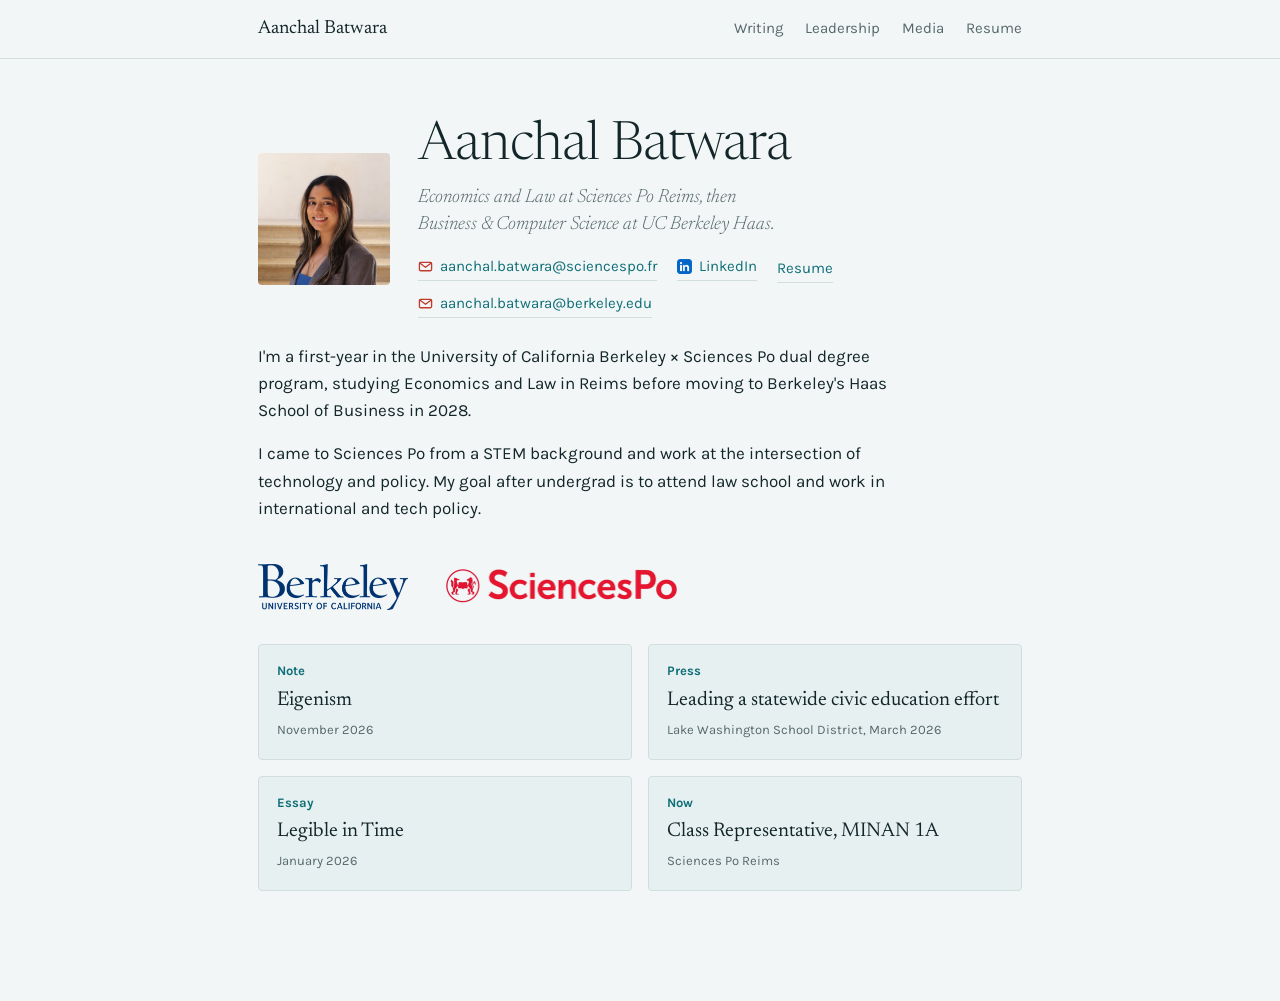
==== commit b5581cb7: "Update index.html" ====
--- a/index.html
+++ b/index.html
@@ -438,9 +438,9 @@
       <p class="hero-tag">Economics and Law at Sciences Po Reims, then Business &amp; Computer Science at UC Berkeley Haas.</p>
       <ul class="hero-links">
         <li><a href="mailto:aanchal.batwara@sciencespo.fr"><svg class="mail-icon" viewBox="0 0 16 16" fill="none" stroke="currentColor" stroke-width="1.4" stroke-linecap="round" stroke-linejoin="round" aria-hidden="true"><rect x="1.5" y="3.5" width="13" height="9" rx="1.2"/><path d="m2.2 4.6 5.8 4.3 5.8-4.3"/></svg>aanchal.batwara@sciencespo.fr</a></li>
-        <li><a href="mailto:aanchal.batwara@berkeley.edu"><svg class="mail-icon" viewBox="0 0 16 16" fill="none" stroke="currentColor" stroke-width="1.4" stroke-linecap="round" stroke-linejoin="round" aria-hidden="true"><rect x="1.5" y="3.5" width="13" height="9" rx="1.2"/><path d="m2.2 4.6 5.8 4.3 5.8-4.3"/></svg>aanchal.batwara@berkeley.edu</a></li>
         <li><a href="https://www.linkedin.com/in/aanchalbatwara" target="_blank" rel="noopener"><img class="icon" src="[data-uri]" alt="">LinkedIn</a></li>
         <li><a href="resume.pdf" target="_blank">Resume</a></li>
+        <li><a href="mailto:aanchal.batwara@berkeley.edu"><svg class="mail-icon" viewBox="0 0 16 16" fill="none" stroke="currentColor" stroke-width="1.4" stroke-linecap="round" stroke-linejoin="round" aria-hidden="true"><rect x="1.5" y="3.5" width="13" height="9" rx="1.2"/><path d="m2.2 4.6 5.8 4.3 5.8-4.3"/></svg>aanchal.batwara@berkeley.edu</a></li>
       </ul>
     </div>
   </div>
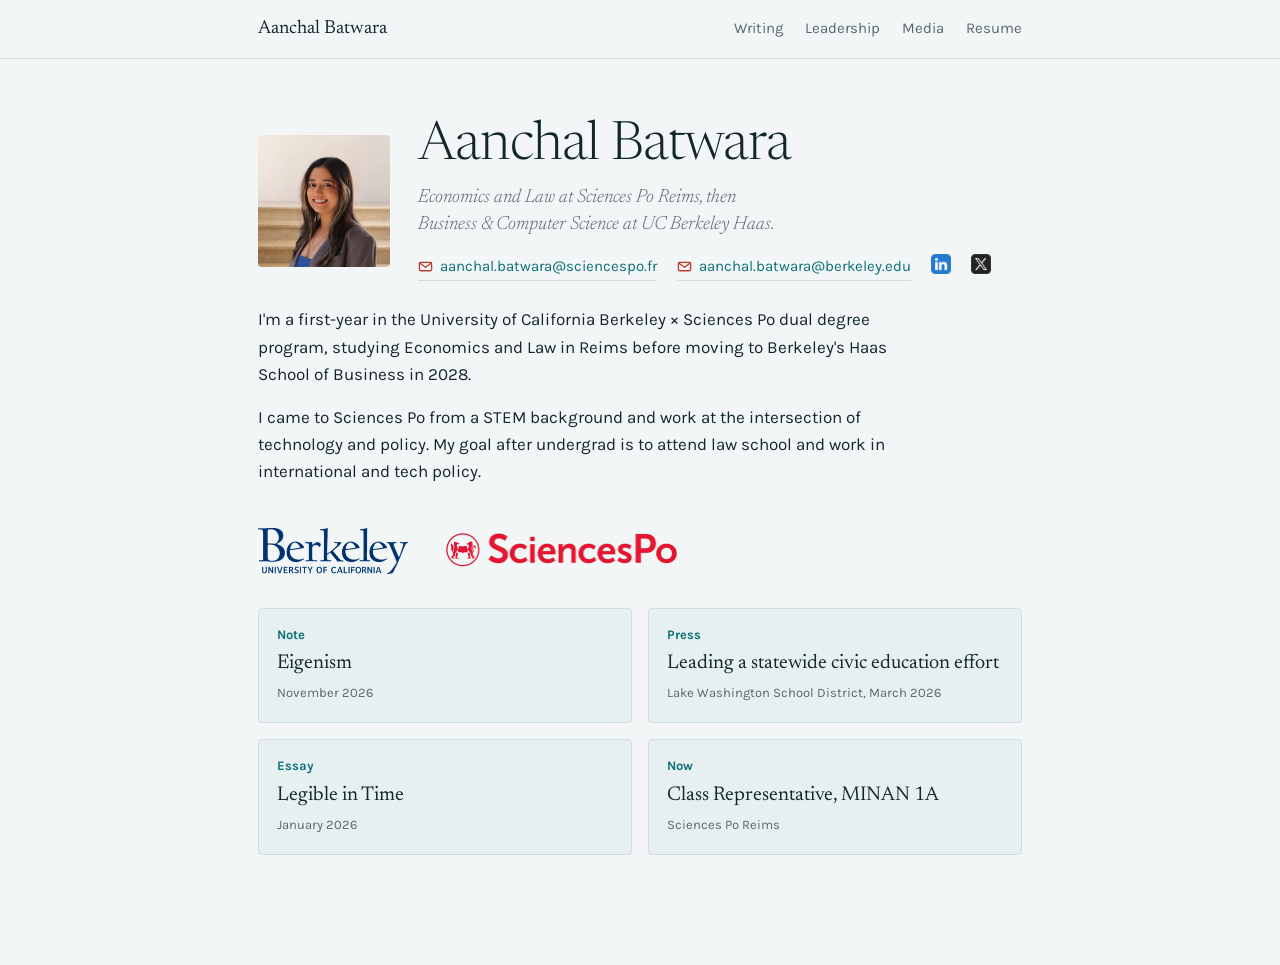
==== commit 8c24ea92: "Update index.html" ====
--- a/index.html
+++ b/index.html
@@ -148,6 +148,9 @@
 .hero-links svg{width:15px;height:15px;flex:none;}
 .mail-icon{stroke:var(--mail);}
 .hero-links img.icon{width:15px;height:15px;flex:none;display:block;}
+.hero-links a.icon-only{border-bottom:none;padding-bottom:0;gap:0;}
+.hero-links a.icon-only img.icon{width:20px;height:20px;opacity:.85;transition:opacity .15s ease;}
+.hero-links a.icon-only:hover img.icon{opacity:1;}
 
 .bio{max-width:64ch;padding:0 0 12px;}
 .bio p{margin:0 0 16px;}
@@ -438,9 +441,9 @@
       <p class="hero-tag">Economics and Law at Sciences Po Reims, then Business &amp; Computer Science at UC Berkeley Haas.</p>
       <ul class="hero-links">
         <li><a href="mailto:aanchal.batwara@sciencespo.fr"><svg class="mail-icon" viewBox="0 0 16 16" fill="none" stroke="currentColor" stroke-width="1.4" stroke-linecap="round" stroke-linejoin="round" aria-hidden="true"><rect x="1.5" y="3.5" width="13" height="9" rx="1.2"/><path d="m2.2 4.6 5.8 4.3 5.8-4.3"/></svg>aanchal.batwara@sciencespo.fr</a></li>
-        <li><a href="https://www.linkedin.com/in/aanchalbatwara" target="_blank" rel="noopener"><img class="icon" src="[data-uri]" alt="">LinkedIn</a></li>
-        <li><a href="resume.pdf" target="_blank">Resume</a></li>
         <li><a href="mailto:aanchal.batwara@berkeley.edu"><svg class="mail-icon" viewBox="0 0 16 16" fill="none" stroke="currentColor" stroke-width="1.4" stroke-linecap="round" stroke-linejoin="round" aria-hidden="true"><rect x="1.5" y="3.5" width="13" height="9" rx="1.2"/><path d="m2.2 4.6 5.8 4.3 5.8-4.3"/></svg>aanchal.batwara@berkeley.edu</a></li>
+        <li><a class="icon-only" href="https://www.linkedin.com/in/aanchalbatwara" target="_blank" rel="noopener" aria-label="LinkedIn"><img class="icon" src="[data-uri]" alt=""></a></li>
+        <li><a class="icon-only" href="https://x.com/aanchalbatwara" target="_blank" rel="noopener" aria-label="X"><img class="icon" src="[data-uri]" alt=""></a></li>
       </ul>
     </div>
   </div>
